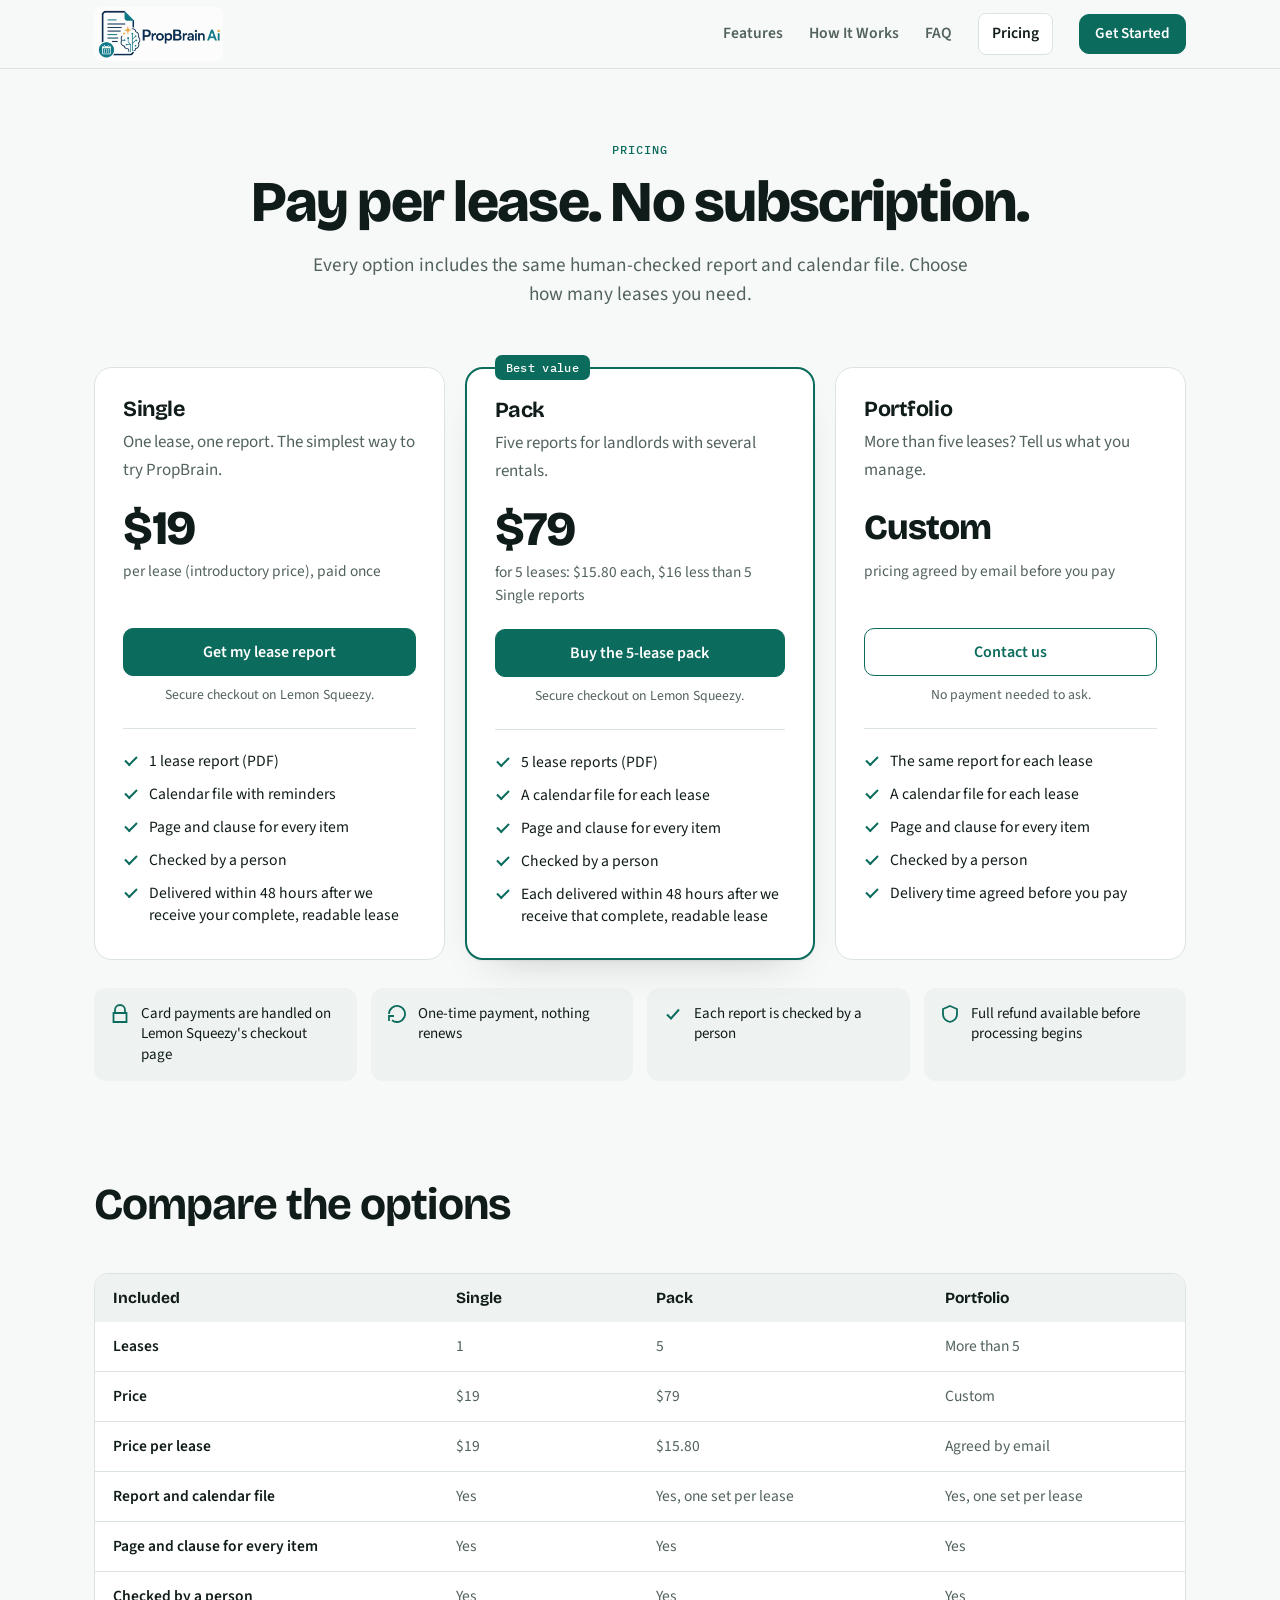
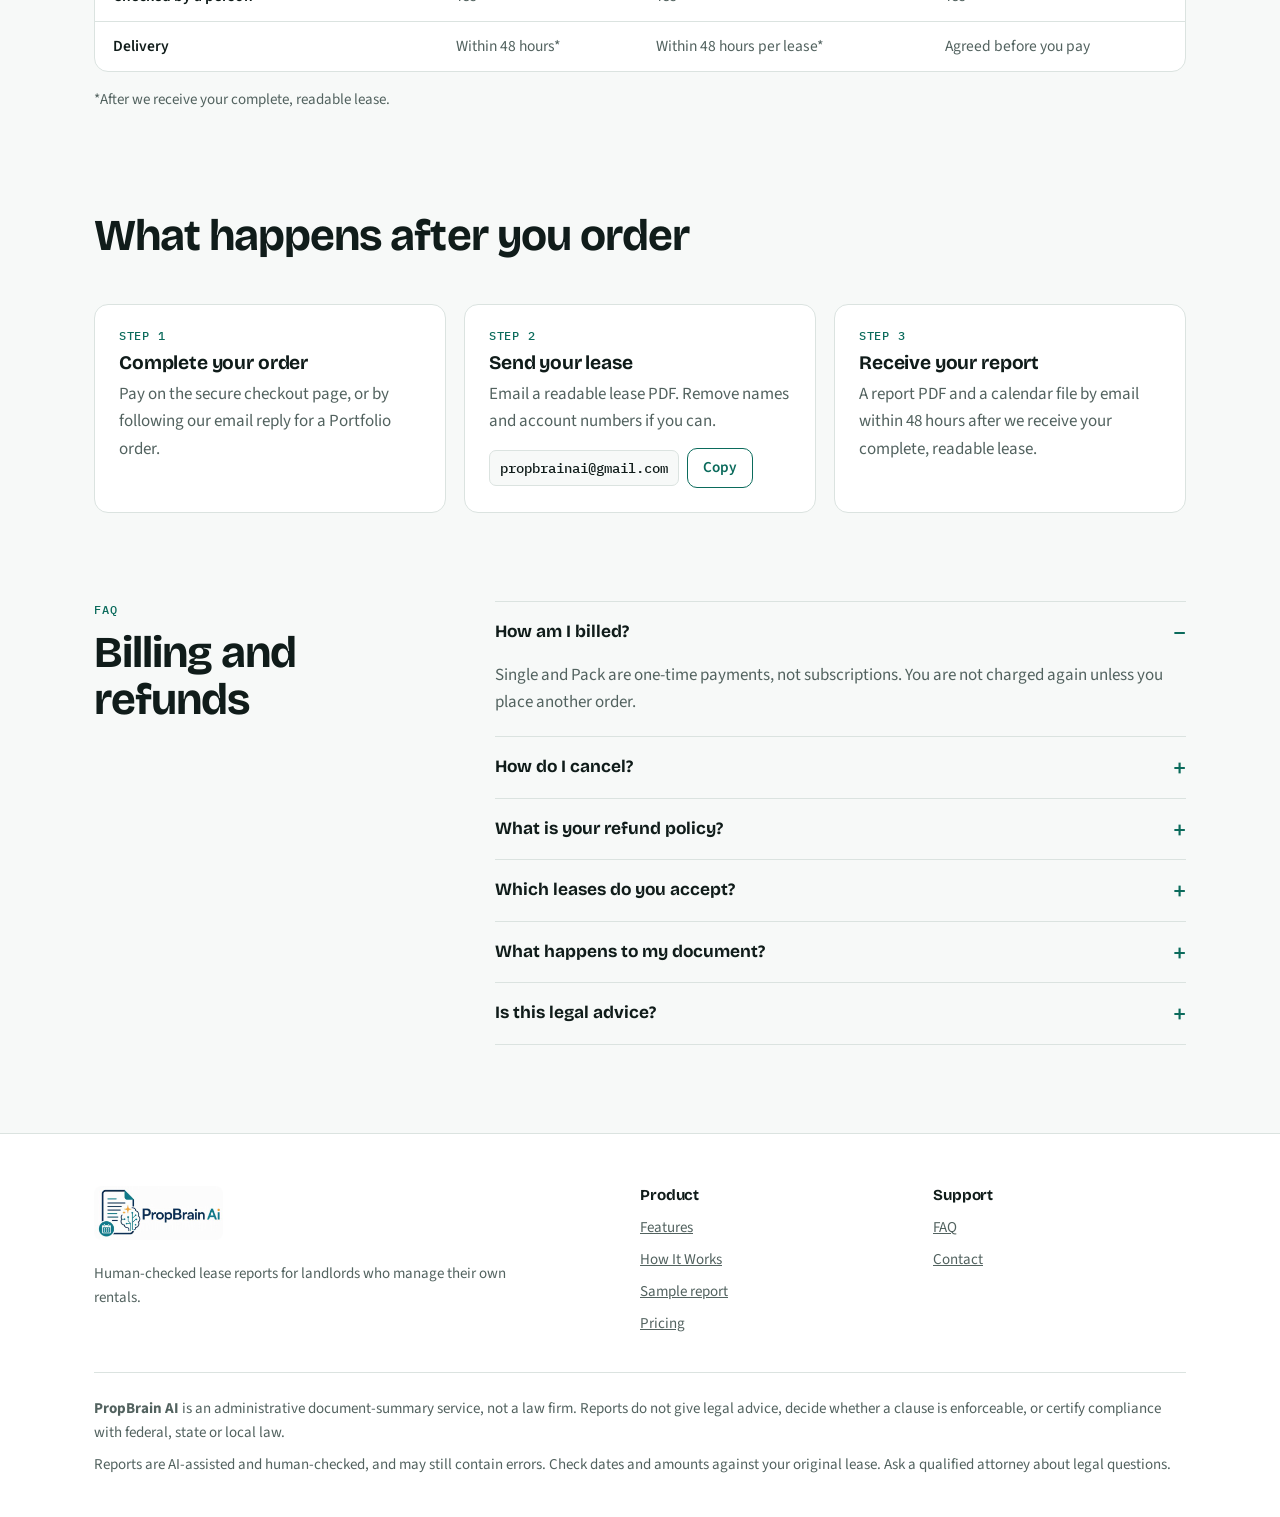
==== pricing/index.html @ 1ff733e1 "Add the PropBrain AI static site and README Copies index.html, pricing/, thank-you/, contact/ and as" ====
<!doctype html>
<html lang="en">
<head>
<meta charset="utf-8">
<meta name="viewport" content="width=device-width, initial-scale=1">
<title>Pricing | PropBrain AI</title>
<meta name="description" content="Human-checked lease reports from $19 per lease. One-time payment, no subscription.">
<link rel="icon" type="image/png" href="[data-uri]">
<link rel="preconnect" href="https://fonts.googleapis.com">
<link rel="preconnect" href="https://fonts.gstatic.com" crossorigin>
<link rel="stylesheet" href="https://fonts.googleapis.com/css2?family=Bricolage+Grotesque:wght@600;700;800&family=Source+Sans+3:wght@400;600&family=IBM+Plex+Mono:wght@400;500&display=swap">
<link rel="stylesheet" href="../assets/site.css">
</head>
<body>
<a class="skip" href="#main">Skip to content</a>
<header class="nav">
  <div class="wrap nav-inner">
    <a class="logo" href="../" aria-label="PropBrain AI home"><span class="logo-crop"><img src="../assets/propbrain-logo.jpeg" alt="PropBrain AI" width="512" height="512"></span></a>
    <button class="nav-toggle" type="button" aria-label="Menu" aria-expanded="false" aria-controls="nav-links">
      <svg width="20" height="20" viewBox="0 0 20 20" aria-hidden="true"><path d="M2 5h16M2 10h16M2 15h16" stroke="currentColor" stroke-width="2" fill="none"/></svg>
    </button>
    <nav class="nav-links" id="nav-links" aria-label="Main">
      <a href="../#features">Features</a>
      <a href="../#how-it-works">How It Works</a>
      <a href="../#faq">FAQ</a>
      <a class="nav-pricing" href="./" aria-current="page">Pricing</a>
      <a class="btn btn-sm" href="#plans">Get Started</a>
    </nav>
  </div>
</header>

<main id="main">
  <div class="wrap">
    <div class="page-head">
      <span class="eyebrow">Pricing</span>
      <h1>Pay per lease. No subscription.</h1>
      <p class="lead">Every option includes the same human-checked report and calendar file. Choose how many leases you need.</p>
    </div>

    <div class="plans" id="plans">
      <article class="plan">
        <h2 class="plan-name">Single</h2>
        <p class="plan-desc">One lease, one report. The simplest way to try PropBrain.</p>
        <p class="plan-price">$19</p>
        <p class="plan-sub">per lease (introductory price), paid once</p>
        <a class="btn btn-block" id="buy-single" href="https://propbrainai.lemonsqueezy.com/checkout/buy/69ac4bd6-02af-47e8-a9ee-01b2ef952767">Get my lease report</a>
        <p class="plan-note" id="single-note">Secure checkout on Lemon Squeezy.</p>
        <ul class="ticks">
          <li>1 lease report (PDF)</li>
          <li>Calendar file with reminders</li>
          <li>Page and clause for every item</li>
          <li>Checked by a person</li>
          <li>Delivered within 48 hours after we receive your complete, readable lease</li>
        </ul>
      </article>

      <article class="plan plan-featured">
        <span class="badge" id="pack-badge">Best value</span>
        <h2 class="plan-name">Pack</h2>
        <p class="plan-desc">Five reports for landlords with several rentals.</p>
        <p class="plan-price">$79</p>
        <p class="plan-sub">for 5 leases: $15.80 each, $16 less than 5 Single reports</p>
        <a class="btn btn-block" id="buy-pack" href="https://propbrainai.lemonsqueezy.com/checkout/buy/98496ba0-a455-4615-9e36-715f38886e2c">Buy the 5-lease pack</a>
        <p class="plan-note" id="pack-note">Secure checkout on Lemon Squeezy.</p>
        <ul class="ticks">
          <li>5 lease reports (PDF)</li>
          <li>A calendar file for each lease</li>
          <li>Page and clause for every item</li>
          <li>Checked by a person</li>
          <li>Each delivered within 48 hours after we receive that complete, readable lease</li>
        </ul>
      </article>

      <article class="plan">
        <h2 class="plan-name">Portfolio</h2>
        <p class="plan-desc">More than five leases? Tell us what you manage.</p>
        <p class="plan-price plan-price-text">Custom</p>
        <p class="plan-sub">pricing agreed by email before you pay</p>
        <a class="btn btn-ghost btn-block" href="../contact/">Contact us</a>
        <p class="plan-note">No payment needed to ask.</p>
        <ul class="ticks">
          <li>The same report for each lease</li>
          <li>A calendar file for each lease</li>
          <li>Page and clause for every item</li>
          <li>Checked by a person</li>
          <li>Delivery time agreed before you pay</li>
        </ul>
      </article>
    </div>

    <ul class="badges" aria-label="Payment and service assurances">
      <li><svg width="20" height="20" viewBox="0 0 20 20" aria-hidden="true"><path d="M5 9V6a5 5 0 0 1 10 0v3M3.5 9h13v9h-13z" fill="none" stroke="currentColor" stroke-width="1.8"/></svg><span>Card payments are handled on Lemon Squeezy's checkout page</span></li>
      <li><svg width="20" height="20" viewBox="0 0 20 20" aria-hidden="true"><path d="M2 10a8 8 0 1 1 3 6.2M2 17v-5h5" fill="none" stroke="currentColor" stroke-width="1.8"/></svg><span>One-time payment, nothing renews</span></li>
      <li><svg width="20" height="20" viewBox="0 0 20 20" aria-hidden="true"><path d="M4 10.5l4 4 8-9" fill="none" stroke="currentColor" stroke-width="2"/></svg><span>Each report is checked by a person</span></li>
      <li><svg width="20" height="20" viewBox="0 0 20 20" aria-hidden="true"><path d="M10 2l7 3v5c0 4-3 7-7 8-4-1-7-4-7-8V5z" fill="none" stroke="currentColor" stroke-width="1.8"/></svg><span>Full refund available before processing begins</span></li>
    </ul>
  </div>

  <section class="section" aria-labelledby="compare-title" style="border-top:0;padding-bottom:0">
    <div class="wrap">
      <div class="section-head">
        <h2 id="compare-title">Compare the options</h2>
      </div>
      <div class="table-wrap" tabindex="0" role="region" aria-labelledby="compare-title">
        <table class="compare">
          <thead>
            <tr><th scope="col">Included</th><th scope="col">Single</th><th scope="col">Pack</th><th scope="col">Portfolio</th></tr>
          </thead>
          <tbody>
            <tr><th scope="row">Leases</th><td>1</td><td>5</td><td>More than 5</td></tr>
            <tr><th scope="row">Price</th><td>$19</td><td>$79</td><td>Custom</td></tr>
            <tr><th scope="row">Price per lease</th><td>$19</td><td>$15.80</td><td>Agreed by email</td></tr>
            <tr><th scope="row">Report and calendar file</th><td>Yes</td><td>Yes, one set per lease</td><td>Yes, one set per lease</td></tr>
            <tr><th scope="row">Page and clause for every item</th><td>Yes</td><td>Yes</td><td>Yes</td></tr>
            <tr><th scope="row">Checked by a person</th><td>Yes</td><td>Yes</td><td>Yes</td></tr>
            <tr><th scope="row">Delivery</th><td>Within 48 hours*</td><td>Within 48 hours per lease*</td><td>Agreed before you pay</td></tr>
          </tbody>
        </table>
      </div>
      <p class="fine">*After we receive your complete, readable lease.</p>
    </div>
  </section>

  <section class="section" aria-labelledby="after-title" style="border-top:0;padding-bottom:0">
    <div class="wrap">
      <div class="section-head">
        <h2 id="after-title">What happens after you order</h2>
      </div>
      <ol class="after-steps">
        <li><h3>Complete your order</h3><p>Pay on the secure checkout page, or by following our email reply for a Portfolio order.</p></li>
        <li>
          <h3>Send your lease</h3>
          <p>Email a readable lease PDF. Remove names and account numbers if you can.</p>
          <div class="copy-row"><code id="order-email">propbrainai@gmail.com</code><button class="btn btn-ghost btn-sm" id="copy-email" type="button" hidden>Copy</button></div>
        </li>
        <li><h3>Receive your report</h3><p>A report PDF and a calendar file by email within 48 hours after we receive your complete, readable lease.</p></li>
      </ol>
    </div>
  </section>

  <section class="section" aria-labelledby="faq-title" style="border-top:0">
    <div class="wrap faq-layout">
      <div class="section-head">
        <span class="eyebrow">FAQ</span>
        <h2 id="faq-title">Billing and refunds</h2>
      </div>
      <div class="faq">
        <details open>
          <summary>How am I billed?</summary>
          <p>Single and Pack are one-time payments, not subscriptions. You are not charged again unless you place another order.</p>
        </details>
        <details>
          <summary>How do I cancel?</summary>
          <p>There is no subscription to cancel. If you want your money back on an order, see the refund policy below.</p>
        </details>
        <details>
          <summary>What is your refund policy?</summary>
          <p>You may request a full refund before document processing begins. If PropBrain cannot deliver the agreed report, you will receive a full refund.</p>
        </details>
        <details>
          <summary>Which leases do you accept?</summary>
          <p>English-language US residential leases of up to 30 pages. All contractual summaries are based on the document supplied. State-specific legal analysis is not included.</p>
        </details>
        <details>
          <summary>What happens to my document?</summary>
          <p>Before submitting a document, customers will be informed of the AI service used to assist with document processing, the personal information removed before processing, who can access their documents, how long documents are retained, and how deletion requests are handled.</p>
        </details>
        <details>
          <summary>Is this legal advice?</summary>
          <p>No. PropBrain AI is an administrative document-summary service, not a law firm. Reports do not give legal advice, decide whether a clause is enforceable, or certify compliance with federal, state or local law.</p>
        </details>
      </div>
    </div>
  </section>
</main>

<footer class="footer">
  <div class="wrap">
    <div class="footer-grid">
      <div class="footer-brand">
        <a class="logo" href="../"><span class="logo-crop"><img src="../assets/propbrain-logo.jpeg" alt="PropBrain AI" width="512" height="512"></span></a>
        <p>Human-checked lease reports for landlords who manage their own rentals.</p>
      </div>
      <div>
        <h3>Product</h3>
        <ul>
          <li><a href="../#features">Features</a></li>
          <li><a href="../#how-it-works">How It Works</a></li>
          <li><a href="../#sample">Sample report</a></li>
          <li><a href="./">Pricing</a></li>
        </ul>
      </div>
      <div>
        <h3>Support</h3>
        <ul>
          <li><a href="../#faq">FAQ</a></li>
          <li><a href="../contact/">Contact</a></li>
        </ul>
      </div>
    </div>
    <div class="footer-legal">
      <p><b>PropBrain AI</b> is an administrative document-summary service, not a law firm. Reports do not give legal advice, decide whether a clause is enforceable, or certify compliance with federal, state or local law.</p>
      <p>Reports are AI-assisted and human-checked, and may still contain errors. Check dates and amounts against your original lease. Ask a qualified attorney about legal questions.</p>
    </div>
  </div>
</footer>
<script src="../assets/site.js"></script>
</body>
</html>
---- assets/site.css ----
/* PropBrain site styles. Plain CSS, shared by the landing page and /pricing. */
:root {
  --bg: #f7f9f8; --surface: #ffffff; --surface-2: #eef3f1; --fg: #101c1a; --muted: #52625f; --line: #dbe3e0;
  --accent: #0b6b5c; --accent-strong: #08574b; --accent-fg: #ffffff; --accent-soft: #dcefea;
  --band: #0c2723; --band-fg: #f1f7f5; --band-muted: #b4c9c4; --band-accent: #6fdcc6; --band-accent-fg: #06211c;
  --ok: #1e6b3a; --ok-bg: #dff1e5; --warn: #7d5100; --warn-bg: #fbefd0; --bad: #a3262a; --bad-bg: #f9dedd;
  --nav-bg: rgba(247, 249, 248, .86);
  --shadow: 0 1px 2px rgba(16, 28, 26, .05), 0 18px 44px -28px rgba(16, 28, 26, .32);
  --display: "Bricolage Grotesque", "Segoe UI", system-ui, sans-serif;
  --body: "Source Sans 3", "Segoe UI", system-ui, sans-serif;
  --mono: "IBM Plex Mono", ui-monospace, Menlo, Consolas, monospace;
  color-scheme: light;
}
@media (prefers-color-scheme: dark) {
  :root:not([data-theme="light"]) {
    --bg: #0d1413; --surface: #151f1d; --surface-2: #1b2826; --fg: #e8f0ee; --muted: #a0b2af; --line: #2a3a37;
    --accent: #55c9b3; --accent-strong: #79dcc9; --accent-fg: #06211c; --accent-soft: #18332e;
    --band: #12312b; --band-fg: #f1f7f5; --band-muted: #b4c9c4; --band-accent: #6fdcc6; --band-accent-fg: #06211c;
    --ok: #7ad59a; --ok-bg: #16301f; --warn: #f0c15a; --warn-bg: #33290f; --bad: #f19a9c; --bad-bg: #381a1b;
    --nav-bg: rgba(13, 20, 19, .86);
    --shadow: 0 1px 2px rgba(0, 0, 0, .3), 0 18px 44px -28px rgba(0, 0, 0, .8);
    color-scheme: dark;
  }
}
:root[data-theme="dark"] {
  --bg: #0d1413; --surface: #151f1d; --surface-2: #1b2826; --fg: #e8f0ee; --muted: #a0b2af; --line: #2a3a37;
  --accent: #55c9b3; --accent-strong: #79dcc9; --accent-fg: #06211c; --accent-soft: #18332e;
  --band: #12312b; --band-fg: #f1f7f5; --band-muted: #b4c9c4; --band-accent: #6fdcc6; --band-accent-fg: #06211c;
  --ok: #7ad59a; --ok-bg: #16301f; --warn: #f0c15a; --warn-bg: #33290f; --bad: #f19a9c; --bad-bg: #381a1b;
  --nav-bg: rgba(13, 20, 19, .86);
  --shadow: 0 1px 2px rgba(0, 0, 0, .3), 0 18px 44px -28px rgba(0, 0, 0, .8);
  color-scheme: dark;
}

*, *::before, *::after { box-sizing: border-box; }
[hidden] { display: none !important; }
html { scroll-behavior: smooth; scroll-padding-top: 88px; -webkit-text-size-adjust: 100%; }
body { margin: 0; background: var(--bg); color: var(--fg); font: 400 17px/1.6 var(--body); }
h1, h2, h3 { margin: 0; font-family: var(--display); line-height: 1.08; text-wrap: balance; }
h1 { font-size: clamp(2.5rem, 5.6vw, 4.25rem); font-weight: 800; letter-spacing: -.03em; }
h2 { font-size: clamp(1.85rem, 3.6vw, 2.75rem); font-weight: 700; letter-spacing: -.022em; }
h3 { font-size: 1.2rem; font-weight: 700; letter-spacing: -.008em; line-height: 1.2; }
p { margin: 0; }
a { color: var(--accent); }
img { max-width: 100%; }
ul, ol { margin: 0; padding: 0; list-style: none; }
:focus-visible { outline: 3px solid var(--accent); outline-offset: 3px; border-radius: 4px; }

.wrap { width: min(1140px, 100%); margin-inline: auto; padding-inline: 24px; }
.skip { position: absolute; left: 16px; top: -60px; z-index: 30; padding: 10px 14px; background: var(--surface); border-radius: 8px; }
.skip:focus { top: 10px; }
.eyebrow { display: block; font: 500 .78rem/1.3 var(--mono); letter-spacing: .08em; text-transform: uppercase; color: var(--accent); }
.lead { font-size: 1.2rem; line-height: 1.5; color: var(--muted); }
.muted { color: var(--muted); }

/* Buttons */
.btn {
  display: inline-flex; align-items: center; justify-content: center; gap: 8px; min-height: 48px; padding: 12px 22px;
  border: 1.5px solid var(--accent); border-radius: 10px; background: var(--accent); color: var(--accent-fg);
  font: 600 1rem/1.15 var(--body); text-align: center; text-decoration: none; cursor: pointer;
  transition: background-color .15s, border-color .15s, transform .15s;
}
.btn:hover { background: var(--accent-strong); border-color: var(--accent-strong); transform: translateY(-1px); }
.btn-ghost { background: transparent; color: var(--accent); }
.btn-ghost:hover { background: var(--accent-soft); border-color: var(--accent); }
.btn-sm { min-height: 40px; padding: 8px 15px; font-size: .95rem; }
.btn-block { width: 100%; }

/* Navigation */
.nav { position: sticky; top: 0; z-index: 20; background: var(--nav-bg); backdrop-filter: blur(12px); border-bottom: 1px solid var(--line); }
.nav-inner { display: flex; align-items: center; gap: 28px; min-height: 68px; }
.logo { display: inline-flex; flex: none; border-radius: 8px; text-decoration: none; }
/* Shows only the logo from assets/propbrain-logo.jpeg (a 512px square), cropped to x 12-500, y 140-345.
   The white background keeps the JPEG looking intentional in dark mode. */
.logo-crop { position: relative; display: block; height: 54px; aspect-ratio: 488 / 205; overflow: hidden; border-radius: 8px; background: #fff; }
.logo-crop img { position: absolute; left: -2.459%; top: -68.293%; width: 104.918%; max-width: none; height: auto; }
.nav-links { display: flex; align-items: center; gap: 26px; margin-left: auto; }
.nav-links a:not(.btn) { color: var(--muted); font-weight: 600; font-size: .98rem; text-decoration: none; }
.nav-links a:not(.btn):hover, .nav-links a[aria-current="page"]:not(.btn) { color: var(--fg); }
.nav-pricing { padding: 7px 13px; border: 1px solid var(--line); border-radius: 8px; background: var(--surface); color: var(--fg) !important; }
.nav-pricing:hover { border-color: var(--accent); }
.nav-toggle { display: none; margin-left: auto; width: 44px; height: 44px; padding: 0; border: 1px solid var(--line); border-radius: 9px; background: var(--surface); color: var(--fg); cursor: pointer; }
.nav-toggle svg { display: block; margin: auto; }

/* Report UI shared by the hero mockup and feature tiles */
.window { background: var(--surface); border: 1px solid var(--line); border-radius: 16px; box-shadow: var(--shadow); overflow: hidden; }
.window-bar { display: flex; flex-wrap: wrap; align-items: center; justify-content: space-between; gap: 8px; padding: 13px 18px; background: var(--surface-2); border-bottom: 1px solid var(--line); }
.window-title { font: 500 .8rem/1.3 var(--mono); color: var(--muted); }
.pill { display: inline-block; padding: 5px 8px; border-radius: 6px; background: var(--warn-bg); color: var(--warn); font: 500 .7rem/1 var(--mono); letter-spacing: .05em; white-space: nowrap; }
.rows { padding: 2px 18px 6px; }
.rows > li { display: grid; grid-template-columns: minmax(0, 1fr) auto; gap: 7px 12px; padding: 14px 0; border-top: 1px solid var(--line); }
.rows > li:first-child { border-top: 0; }
.rows .what { font-weight: 600; }
.rows .val { font: 500 .93rem/1.6 var(--mono); text-align: right; }
.rows .meta { grid-column: 1 / -1; display: flex; flex-wrap: wrap; gap: 7px; align-items: center; }
.rows .note { flex-basis: 100%; color: var(--muted); font-size: .9rem; line-height: 1.4; }
.chip, .st { display: inline-block; padding: 4px 7px; border-radius: 5px; font: 500 .71rem/1 var(--mono); white-space: nowrap; }
.chip { background: var(--accent-soft); color: var(--fg); }
.st { letter-spacing: .03em; }
.stated { background: var(--ok-bg); color: var(--ok); }
.calculated { background: var(--accent-soft); color: var(--accent); }
.check { background: var(--warn-bg); color: var(--warn); }
.conflict { background: var(--bad-bg); color: var(--bad); }
.not-found { background: var(--surface-2); color: var(--muted); border: 1px solid var(--line); }

/* Hero */
.hero { display: grid; grid-template-columns: minmax(0, 1.08fr) minmax(0, .92fr); gap: 64px; align-items: center; padding-block: 72px 84px; }
.hero h1 { margin-top: 16px; }
.hero .lead { margin-top: 22px; max-width: 34em; }
.cta-row { display: flex; flex-wrap: wrap; gap: 12px; margin-top: 30px; }
.fine { margin-top: 16px; color: var(--muted); font-size: .94rem; }

/* Fact strip */
.facts-strip { border-block: 1px solid var(--line); background: var(--surface); }
.facts-grid { display: grid; grid-template-columns: repeat(4, minmax(0, 1fr)); }
.facts-grid > div { padding: 26px 24px; border-left: 1px solid var(--line); }
.facts-grid > div:first-child { border-left: 0; padding-left: 0; }
.facts-grid b { display: block; font: 700 1.5rem/1.15 var(--display); letter-spacing: -.015em; }
.facts-grid span { display: block; margin-top: 5px; color: var(--muted); font-size: .94rem; line-height: 1.35; }

/* Sections */
.section { padding-block: 88px; }
.section + .section { border-top: 1px solid var(--line); }
.section-head { max-width: 42rem; margin-bottom: 44px; }
.section-head h2 { margin-top: 12px; }
.section-head p:not(.eyebrow) { margin-top: 14px; color: var(--muted); font-size: 1.1rem; }

/* Bento */
.bento { display: grid; grid-template-columns: repeat(6, minmax(0, 1fr)); gap: 18px; }
.tile { display: flex; flex-direction: column; gap: 22px; min-width: 0; padding: 26px; background: var(--surface); border: 1px solid var(--line); border-radius: 16px; }
.tile p { margin-top: 8px; color: var(--muted); }
.tile-3 { grid-column: span 3; }
.tile-2 { grid-column: span 2; }
.tile-visual { margin-top: auto; }
.icon { display: grid; place-items: center; width: 42px; height: 42px; margin-bottom: 16px; border-radius: 10px; background: var(--accent-soft); color: var(--accent); }
.mini-list > li { display: flex; justify-content: space-between; gap: 14px; padding: 9px 0; border-top: 1px solid var(--line); font-size: .95rem; }
.mini-list > li > span:last-child { font: 500 .85rem/1.7 var(--mono); text-align: right; }
.quote-card { padding: 16px; border-left: 3px solid var(--accent); border-radius: 0 10px 10px 0; background: var(--surface-2); }
.quote-card q { display: block; font-size: 1rem; line-height: 1.45; quotes: "\201C" "\201D"; }
.quote-card .meta { display: flex; flex-wrap: wrap; gap: 7px; margin-top: 12px; }
.todo > li { display: flex; gap: 10px; padding: 7px 0; font-size: .95rem; line-height: 1.35; }
.todo > li::before { content: ""; flex: none; width: 16px; height: 16px; margin-top: 2px; border: 1.5px solid var(--accent); border-radius: 4px; }
.labels { display: flex; flex-wrap: wrap; gap: 8px; }

/* Steps */
.steps { display: grid; grid-template-columns: repeat(3, minmax(0, 1fr)); gap: 18px; counter-reset: step; }
.steps > li { counter-increment: step; padding-top: 22px; border-top: 2px solid var(--accent); }
.steps > li::before { content: "0" counter(step); display: block; margin-bottom: 14px; color: var(--accent); font: 500 .85rem/1 var(--mono); }
.steps p { margin-top: 8px; color: var(--muted); }

/* Sample */
.shots { display: grid; grid-template-columns: repeat(2, minmax(0, 1fr)); gap: 24px; align-items: start; }
.shots figure { margin: 0; min-width: 0; }
.shot { position: relative; overflow-x: auto; border: 1px solid var(--line); border-radius: 12px; background: #fff; box-shadow: var(--shadow); }
.shot img { display: block; width: 100%; height: auto; }
.shot .pill { position: absolute; top: 10px; right: 10px; }
.shots figcaption { margin-top: 10px; color: var(--muted); font-size: .94rem; }

/* Trust and social proof */
.trust-grid { display: grid; grid-template-columns: repeat(3, minmax(0, 1fr)); gap: 18px; }
.trust-card { padding: 26px; background: var(--surface); border: 1px solid var(--line); border-radius: 16px; }
.trust-card p { margin-top: 8px; color: var(--muted); }
.metrics { display: grid; grid-template-columns: repeat(auto-fit, minmax(170px, 1fr)); gap: 18px; margin-top: 18px; }
.metric { padding: 22px; background: var(--surface-2); border-radius: 14px; }
.metric b { display: block; font: 800 2rem/1.1 var(--display); }
.metric span { color: var(--muted); font-size: .94rem; }
.testimonials { display: grid; grid-template-columns: repeat(auto-fit, minmax(280px, 1fr)); gap: 18px; margin-top: 18px; }
.testimonial { margin: 0; padding: 26px; background: var(--surface); border: 1px solid var(--line); border-radius: 16px; }
.testimonial blockquote { margin: 0; font-size: 1.08rem; }
.testimonial figcaption { margin-top: 14px; color: var(--muted); font-size: .94rem; }

/* FAQ */
.faq-layout { display: grid; grid-template-columns: minmax(0, 1fr) minmax(0, 2fr); gap: 56px; }
.faq-layout .section-head { margin-bottom: 0; }
.faq { border-top: 1px solid var(--line); }
.faq details { border-bottom: 1px solid var(--line); }
.faq summary { display: flex; align-items: center; justify-content: space-between; gap: 20px; padding: 19px 0; font: 700 1.08rem/1.3 var(--display); cursor: pointer; list-style: none; }
.faq summary::-webkit-details-marker { display: none; }
.faq summary::after { content: "+"; flex: none; color: var(--accent); font: 500 1.4rem/1 var(--mono); }
.faq details[open] summary::after { content: "\2212"; }
.faq details p { padding-bottom: 20px; color: var(--muted); max-width: 42em; }

/* Bottom CTA */
.cta-band { display: flex; flex-wrap: wrap; align-items: center; justify-content: space-between; gap: 28px; padding: 52px; background: var(--band); color: var(--band-fg); border-radius: 22px; }
.cta-band h2 { max-width: 17em; }
.cta-band p { margin-top: 12px; color: var(--band-muted); }
.cta-band .btn { background: var(--band-accent); border-color: var(--band-accent); color: var(--band-accent-fg); }
.cta-band .btn:hover { filter: brightness(1.08); }
.cta-space { padding-block: 0 88px; }

/* Footer */
.footer { padding-block: 52px 40px; background: var(--surface); border-top: 1px solid var(--line); color: var(--muted); font-size: .94rem; }
.footer-grid { display: grid; grid-template-columns: minmax(0, 2fr) minmax(0, 1fr) minmax(0, 1fr); gap: 40px; }
.footer h3 { margin-bottom: 12px; color: var(--fg); font-size: .95rem; }
.footer li + li { margin-top: 8px; }
.footer a { color: var(--muted); }
.footer a:hover { color: var(--fg); }
.footer-brand p { margin-top: 14px; max-width: 30em; }
.footer-legal { margin-top: 36px; padding-top: 24px; border-top: 1px solid var(--line); }
.footer-legal p + p { margin-top: 8px; }

/* Pricing */
.page-head { padding-block: 72px 44px; text-align: center; }
.page-head h1 { margin-top: 14px; font-size: clamp(2.3rem, 5vw, 3.6rem); }
.page-head .lead { max-width: 36em; margin: 18px auto 0; }
.plans { display: grid; grid-template-columns: repeat(3, minmax(0, 1fr)); gap: 20px; align-items: stretch; padding-top: 14px; }
.plan { position: relative; display: flex; flex-direction: column; min-width: 0; padding: 30px 28px; background: var(--surface); border: 1px solid var(--line); border-radius: 18px; }
.plan-featured { border: 2px solid var(--accent); box-shadow: var(--shadow); }
.badge { position: absolute; top: -14px; left: 28px; padding: 6px 11px; border-radius: 7px; background: var(--accent); color: var(--accent-fg); font: 500 .74rem/1.1 var(--mono); letter-spacing: .03em; }
.plan-name { font-size: 1.35rem; }
.plan-desc { min-height: 3.2em; margin-top: 8px; color: var(--muted); }
.plan-price { margin-top: 20px; font: 800 3rem/1 var(--display); letter-spacing: -.03em; }
.plan-price-text { font-size: 2.2rem; line-height: 48px; }
.plan-sub { min-height: 3em; margin: 8px 0 22px; color: var(--muted); font-size: .96rem; line-height: 1.5; }
.plan-note { margin-top: 10px; color: var(--muted); font-size: .86rem; line-height: 1.35; text-align: center; }
.ticks { margin-top: 24px; padding-top: 22px; border-top: 1px solid var(--line); }
.ticks li { position: relative; padding-left: 26px; font-size: .98rem; line-height: 1.4; }
.ticks li + li { margin-top: 11px; }
.ticks li::before { content: ""; position: absolute; left: 2px; top: .28em; width: 12px; height: 7px; border-left: 2px solid var(--accent); border-bottom: 2px solid var(--accent); transform: rotate(-45deg); }
.badges { display: grid; grid-template-columns: repeat(4, minmax(0, 1fr)); gap: 14px; margin-top: 28px; }
.badges > li { display: flex; align-items: flex-start; gap: 11px; padding: 16px; background: var(--surface-2); border-radius: 12px; font-size: .94rem; line-height: 1.35; }
.badges svg { flex: none; color: var(--accent); }
.table-wrap { overflow-x: auto; border: 1px solid var(--line); border-radius: 14px; background: var(--surface); }
.compare { width: 100%; min-width: 620px; border-collapse: collapse; }
.compare th, .compare td { padding: 14px 18px; border-bottom: 1px solid var(--line); text-align: left; font-size: .97rem; line-height: 1.35; }
.compare tr:last-child th, .compare tr:last-child td { border-bottom: 0; }
.compare thead th { background: var(--surface-2); font-family: var(--display); }
.compare tbody th { font-weight: 600; }
.compare td { color: var(--muted); }
.after-steps { display: grid; grid-template-columns: repeat(3, minmax(0, 1fr)); gap: 18px; counter-reset: step; }
.after-steps > li { counter-increment: step; min-width: 0; padding: 24px; background: var(--surface); border: 1px solid var(--line); border-radius: 14px; }
.after-steps > li::before { content: "Step " counter(step); display: block; margin-bottom: 10px; color: var(--accent); font: 500 .78rem/1 var(--mono); letter-spacing: .06em; text-transform: uppercase; }
.after-steps p { margin-top: 7px; color: var(--muted); }
.copy-row { display: flex; flex-wrap: wrap; gap: 8px; align-items: center; margin-top: 12px; }
.copy-row code { padding: 8px 10px; background: var(--bg); border: 1px solid var(--line); border-radius: 7px; font: 500 .88rem var(--mono); overflow-wrap: anywhere; user-select: all; }

/* Contact */
.contact-grid { display: grid; grid-template-columns: repeat(2, minmax(0, 1fr)); gap: 20px; }
.contact-card { display: flex; flex-direction: column; align-items: flex-start; gap: 14px; min-width: 0; padding: 30px 28px; background: var(--surface); border: 1px solid var(--line); border-radius: 18px; }
.contact-card h2 { font-size: 1.35rem; letter-spacing: -.008em; }
.contact-card .copy-row { margin-top: 0; }
.contact-card .ticks { width: 100%; margin-top: 0; padding-top: 0; border-top: 0; }
.contact-note { margin-top: 0; text-align: left; }
.contact-warning { margin-top: auto; padding: 12px 14px; width: 100%; background: var(--warn-bg); color: var(--warn); border-radius: 10px; }
.contact-warning b { font-weight: 600; }
.contact-back { margin-block: 28px 88px; }

/* Success mark at the top of the thank-you page */
.success-badge { display: flex; flex-direction: column; align-items: center; gap: 10px; color: var(--ok); font: 700 1.05rem/1.2 var(--display); }
.success-icon { display: grid; place-items: center; width: 64px; height: 64px; border: 2px solid var(--ok); border-radius: 50%; background: var(--ok-bg); }
.success-badge + h1 { margin-top: 18px; }

.thanks-home { margin-top: 24px; }

/* Payment success overlay (thank-you page). Base styles are the finished look, so it still reads with animations off. */
.pay-overlay { --pay: 52, 211, 153; position: fixed; inset: 0; z-index: 50; display: flex; flex-direction: column; align-items: center; justify-content: center; gap: 12px; padding: 24px; background: rgb(5, 18, 15); text-align: center; transition: opacity .35s ease; }
.pay-overlay.closing { opacity: 0; pointer-events: none; }
.pay-mark { position: relative; display: grid; place-items: center; width: 160px; height: 160px; margin-bottom: 14px; }
.pay-mark > span { grid-area: 1 / 1; border-radius: 50%; }
.pay-glow { width: 160px; height: 160px; background: radial-gradient(circle, rgba(var(--pay), .22) 0%, transparent 70%); animation: pay-pulse 1.6s ease-in-out infinite; }
.pay-ring { width: 110px; height: 110px; border: 1px solid rgba(var(--pay), .2); background: rgba(var(--pay), .04); animation: pay-pop .45s cubic-bezier(.34, 1.56, .64, 1) .05s both; }
.pay-circle { display: grid; place-items: center; width: 96px; height: 96px; border: 2px solid rgba(var(--pay), .75); background: rgba(var(--pay), .1); box-shadow: 0 0 40px rgba(var(--pay), .35); animation: pay-pop .4s cubic-bezier(.34, 1.56, .64, 1) both; }
.pay-check { stroke: rgb(var(--pay)); stroke-width: 3.5; stroke-linecap: round; stroke-linejoin: round; stroke-dasharray: 1; animation: pay-draw .45s ease-out .15s both; }
.pay-title { color: rgba(var(--pay), .95); font: 800 clamp(1.5rem, 6vw, 2.1rem)/1.15 var(--display); letter-spacing: .14em; text-transform: uppercase; text-shadow: 0 0 30px rgba(var(--pay), .5), 0 0 60px rgba(var(--pay), .2); animation: pay-rise .35s ease-out .3s both; }
.pay-sub { color: rgba(var(--pay), .8); font: 500 .75rem/1.4 var(--mono); letter-spacing: .24em; text-transform: uppercase; animation: pay-fade .35s ease-out .5s both; }
.pay-continue { min-height: 44px; margin-top: 18px; padding: 8px 22px; border: 1px solid rgba(var(--pay), .5); border-radius: 10px; background: transparent; color: rgb(var(--pay)); font: 600 .95rem/1 var(--body); cursor: pointer; animation: pay-fade .35s ease-out .9s both; }
.pay-continue:hover { background: rgba(var(--pay), .12); }
.pay-continue:focus-visible { outline-color: rgb(var(--pay)); }
@keyframes pay-pulse { 0%, 100% { transform: scale(1); opacity: .45; } 50% { transform: scale(1.5); opacity: 1; } }
@keyframes pay-pop { from { transform: scale(0); opacity: 0; } }
@keyframes pay-draw { from { stroke-dashoffset: 1; opacity: 0; } to { stroke-dashoffset: 0; opacity: 1; } }
@keyframes pay-rise { from { transform: translateY(16px); opacity: 0; } }
@keyframes pay-fade { from { opacity: 0; } }

/* Layout changes */
@media (max-width: 960px) {
  .hero { grid-template-columns: minmax(0, 1fr); gap: 48px; padding-block: 48px 64px; }
  .plans, .trust-grid, .steps, .after-steps, .contact-grid { grid-template-columns: minmax(0, 1fr); }
  .plan-desc, .plan-sub { min-height: 0; }
  .plans { gap: 26px; }
  .tile-3, .tile-2 { grid-column: span 6; }
  .facts-grid, .badges { grid-template-columns: repeat(2, minmax(0, 1fr)); }
  .facts-grid > div { padding: 22px 18px; }
  .facts-grid > div:nth-child(odd) { border-left: 0; padding-left: 0; }
  .facts-grid > div:nth-child(n+3) { border-top: 1px solid var(--line); }
  .faq-layout { grid-template-columns: minmax(0, 1fr); gap: 28px; }
  .footer-grid { grid-template-columns: repeat(2, minmax(0, 1fr)); }
  .footer-brand { grid-column: 1 / -1; }
}
@media (max-width: 820px) {
  .nav-toggle { display: block; }
  .nav-inner { position: relative; justify-content: space-between; }
  .nav-links { display: none; position: absolute; left: 0; right: 0; top: 100%; flex-direction: column; align-items: stretch; gap: 4px; margin: 0; padding: 12px 16px 16px; background: var(--surface); border-bottom: 1px solid var(--line); box-shadow: var(--shadow); }
  .nav-links.open { display: flex; }
  .nav-links a:not(.btn) { padding: 11px 6px; }
  .nav-pricing { border: 0; background: transparent; }
  .nav-links .btn { margin-top: 8px; }
  .shots { grid-template-columns: minmax(0, 1fr); }
  .shot img { min-width: 620px; }
}
@media (max-width: 560px) {
  body { font-size: 16px; }
  .wrap { padding-inline: 16px; }
  .section { padding-block: 60px; }
  .cta-space { padding-bottom: 60px; }
  .cta-row .btn { width: 100%; }
  .badges { grid-template-columns: minmax(0, 1fr); }
  .facts-grid b { font-size: 1.28rem; }
  .cta-band { padding: 32px 24px; }
  .cta-band .btn { width: 100%; }
  .tile, .trust-card { padding: 22px; }
  .page-head { padding-block: 48px 32px; }
  .footer-grid { grid-template-columns: minmax(0, 1fr); gap: 28px; }
  .compare { min-width: 0; }
  .compare th, .compare td { padding: 11px 8px; font-size: .84rem; overflow-wrap: anywhere; }
  .rows > li { grid-template-columns: minmax(0, 1fr); }
  .rows .val { text-align: left; }
}
@media (prefers-reduced-motion: reduce) {
  html { scroll-behavior: auto; }
  * { transition: none !important; animation: none !important; }
}
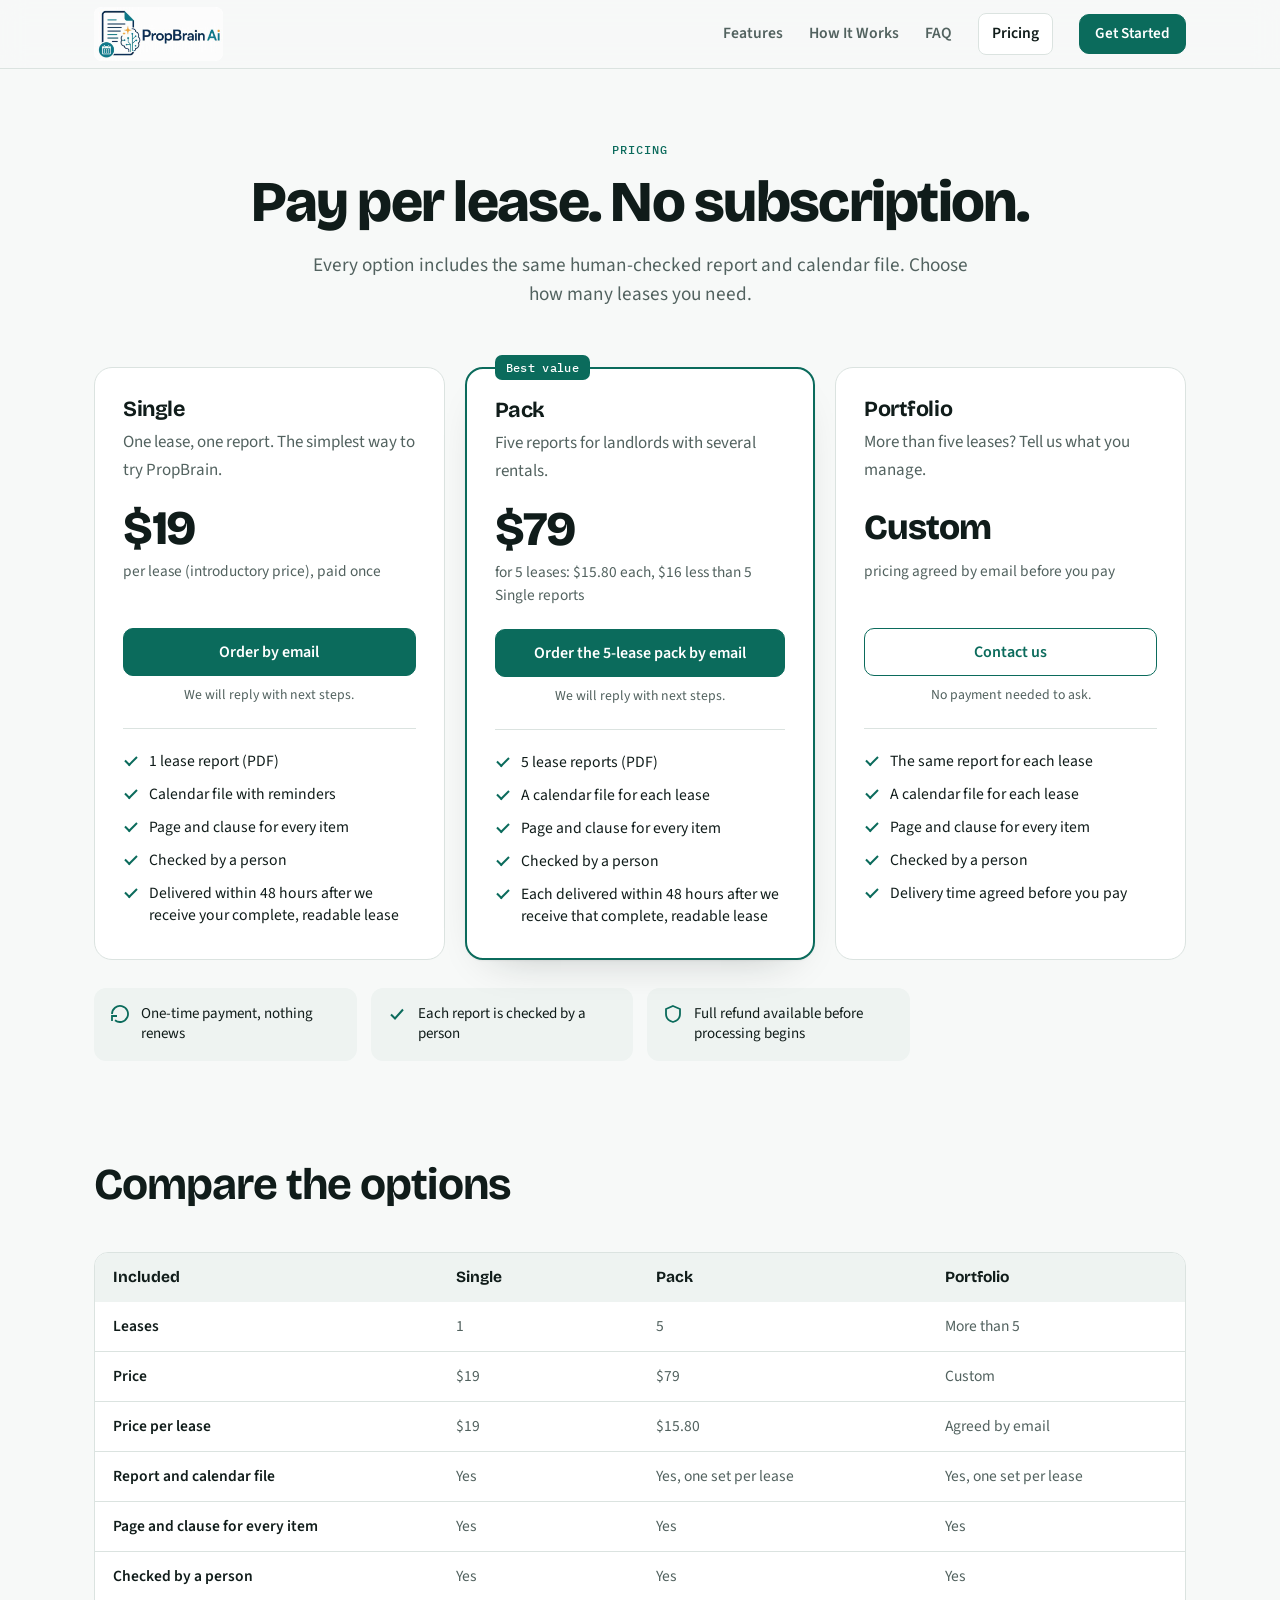
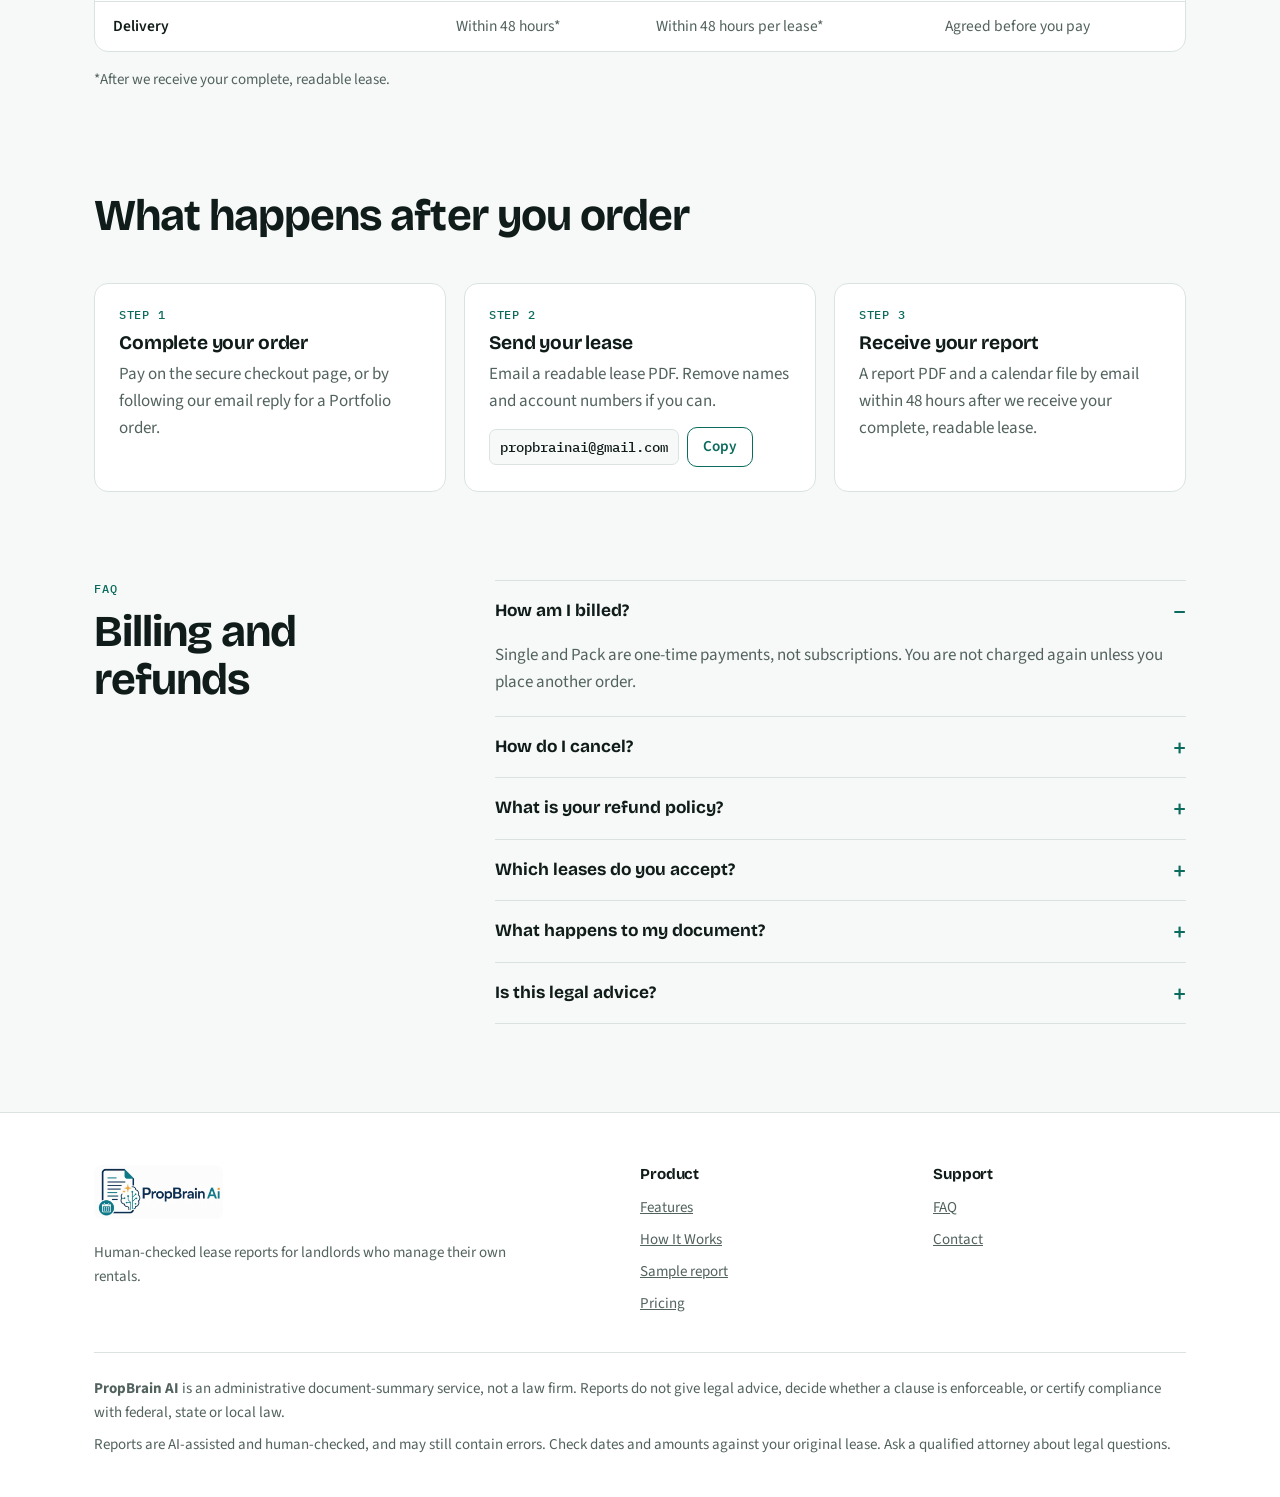
==== commit 4334526d: "Remove Lemon Squeezy checkout links; order by email until Paddle is ready Payments will go through P" ====
--- a/pricing/index.html
+++ b/pricing/index.html
@@ -43,8 +43,8 @@
         <p class="plan-desc">One lease, one report. The simplest way to try PropBrain.</p>
         <p class="plan-price">$19</p>
         <p class="plan-sub">per lease (introductory price), paid once</p>
-        <a class="btn btn-block" id="buy-single" href="https://propbrainai.lemonsqueezy.com/checkout/buy/69ac4bd6-02af-47e8-a9ee-01b2ef952767">Get my lease report</a>
-        <p class="plan-note" id="single-note">Secure checkout on Lemon Squeezy.</p>
+        <a class="btn btn-block" id="buy-single" href="mailto:propbrainai@gmail.com?subject=PropBrain%20single%20lease%20report%20order">Order by email</a>
+        <p class="plan-note" id="single-note">We will reply with next steps.</p>
         <ul class="ticks">
           <li>1 lease report (PDF)</li>
           <li>Calendar file with reminders</li>
@@ -60,8 +60,8 @@
         <p class="plan-desc">Five reports for landlords with several rentals.</p>
         <p class="plan-price">$79</p>
         <p class="plan-sub">for 5 leases: $15.80 each, $16 less than 5 Single reports</p>
-        <a class="btn btn-block" id="buy-pack" href="https://propbrainai.lemonsqueezy.com/checkout/buy/98496ba0-a455-4615-9e36-715f38886e2c">Buy the 5-lease pack</a>
-        <p class="plan-note" id="pack-note">Secure checkout on Lemon Squeezy.</p>
+        <a class="btn btn-block" id="buy-pack" href="mailto:propbrainai@gmail.com?subject=PropBrain%205-lease%20pack%20order">Order the 5-lease pack by email</a>
+        <p class="plan-note" id="pack-note">We will reply with next steps.</p>
         <ul class="ticks">
           <li>5 lease reports (PDF)</li>
           <li>A calendar file for each lease</li>
@@ -89,7 +89,6 @@
     </div>
 
     <ul class="badges" aria-label="Payment and service assurances">
-      <li><svg width="20" height="20" viewBox="0 0 20 20" aria-hidden="true"><path d="M5 9V6a5 5 0 0 1 10 0v3M3.5 9h13v9h-13z" fill="none" stroke="currentColor" stroke-width="1.8"/></svg><span>Card payments are handled on Lemon Squeezy's checkout page</span></li>
       <li><svg width="20" height="20" viewBox="0 0 20 20" aria-hidden="true"><path d="M2 10a8 8 0 1 1 3 6.2M2 17v-5h5" fill="none" stroke="currentColor" stroke-width="1.8"/></svg><span>One-time payment, nothing renews</span></li>
       <li><svg width="20" height="20" viewBox="0 0 20 20" aria-hidden="true"><path d="M4 10.5l4 4 8-9" fill="none" stroke="currentColor" stroke-width="2"/></svg><span>Each report is checked by a person</span></li>
       <li><svg width="20" height="20" viewBox="0 0 20 20" aria-hidden="true"><path d="M10 2l7 3v5c0 4-3 7-7 8-4-1-7-4-7-8V5z" fill="none" stroke="currentColor" stroke-width="1.8"/></svg><span>Full refund available before processing begins</span></li>
